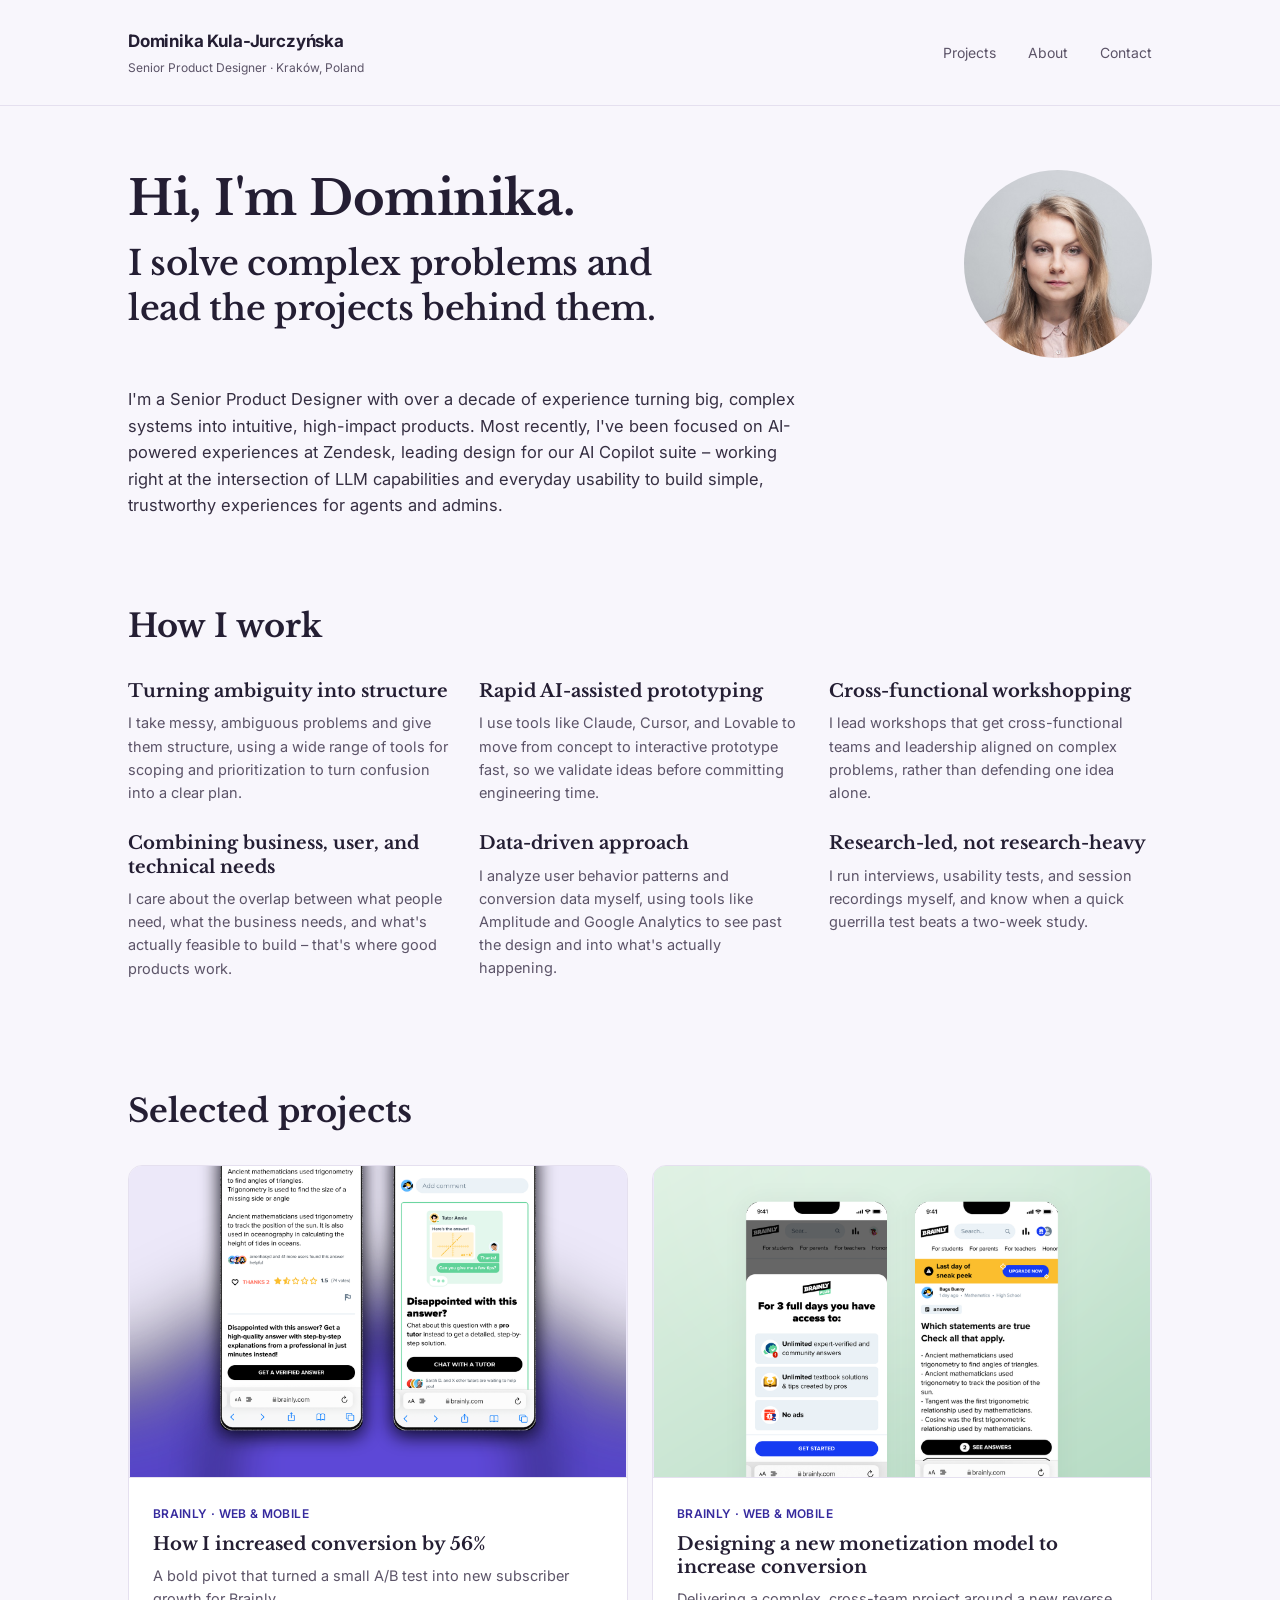
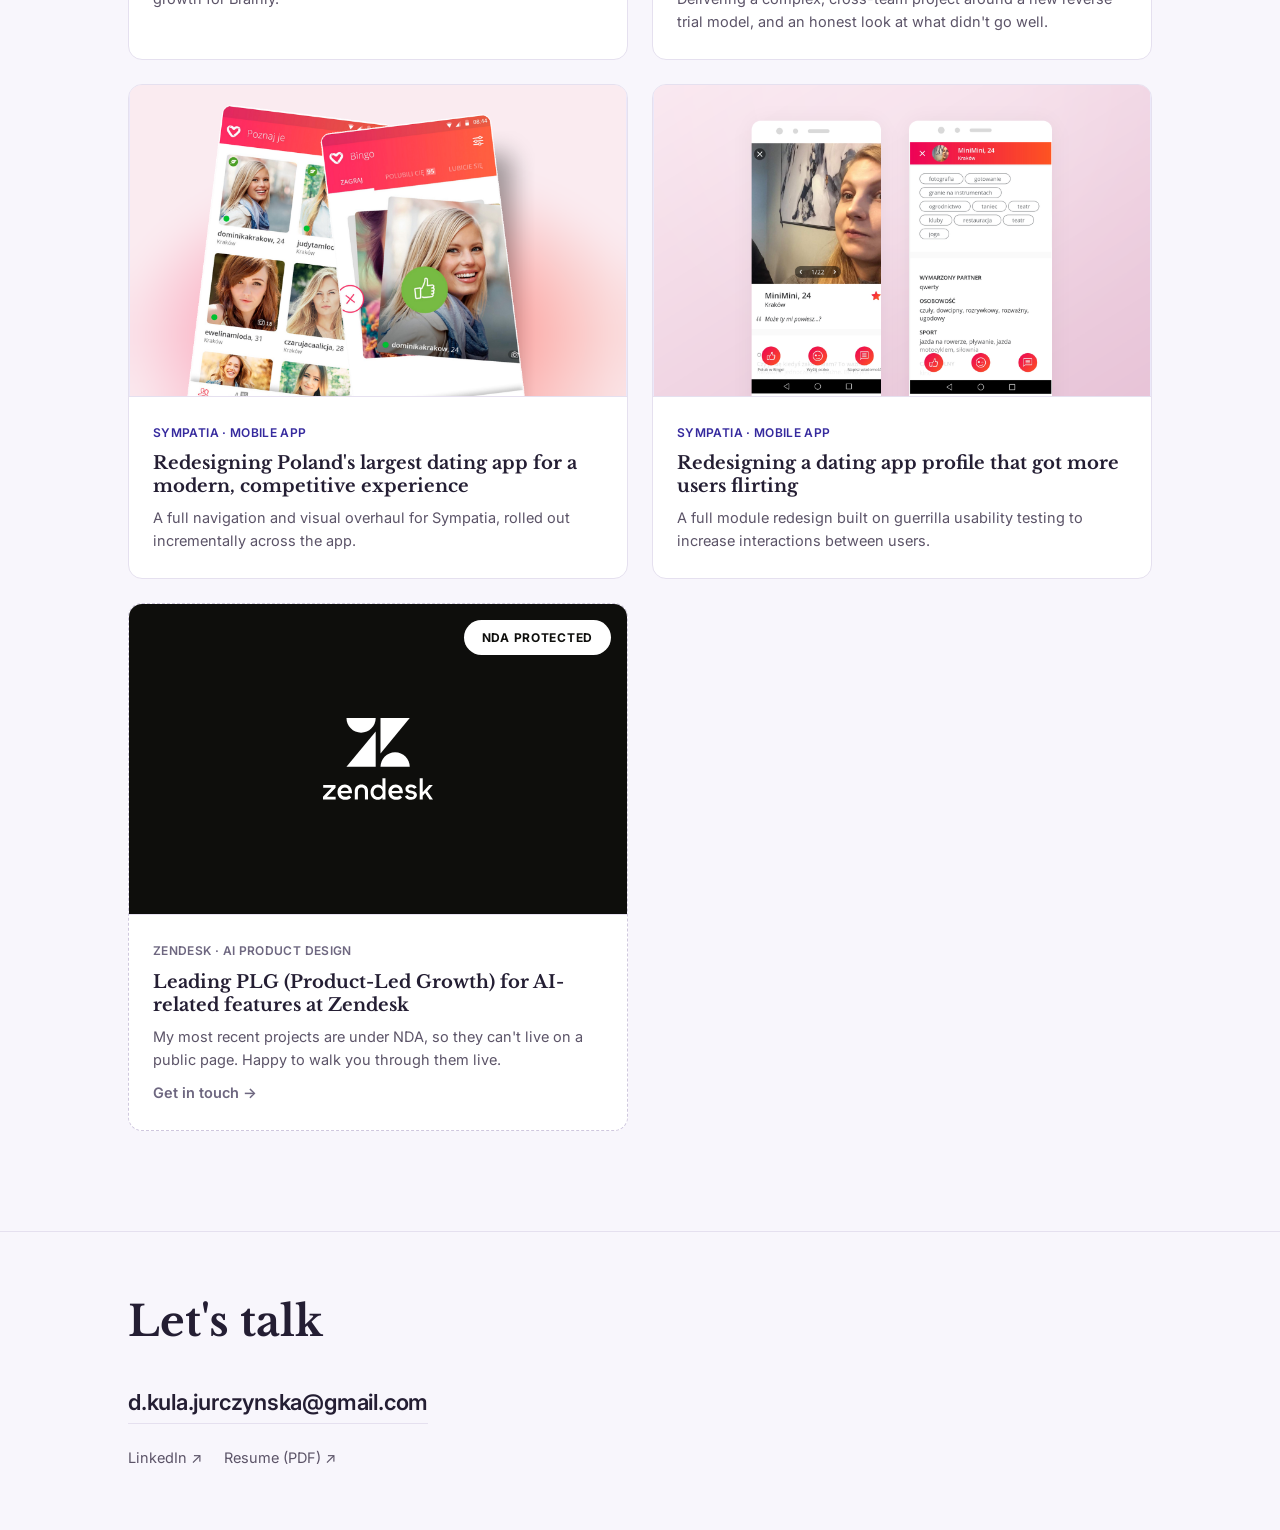
==== index.html @ 60772379 "Initial commit: portfolio site" ====
<!DOCTYPE html>
<html lang="en">
<head>
<meta charset="UTF-8">
<meta name="viewport" content="width=device-width, initial-scale=1.0">
<title>Dominika Kula-Jurczyńska – Senior Product Designer</title>
<meta name="description" content="Senior Product Designer specializing in complex, data-driven product work – portfolio and case studies.">
<link rel="stylesheet" href="assets/style.css">
</head>
<body>

<header class="topnav">
  <div class="wrap" style="max-width:1080px;">
    <div class="brand">
      <div class="logo">Dominika Kula-Jurczyńska</div>
      <div class="logo-role">Senior Product Designer · Kraków, Poland</div>
    </div>
    <nav>
      <a href="#projects">Projects</a>
      <a href="#about">About</a>
      <a href="#contact">Contact</a>
    </nav>
  </div>
</header>

<section class="hero-landing">
  <div>
    <h1>Hi, I'm Dominika.</h1>
    <p class="lede">
      I solve complex problems and<br>lead the projects behind them.
    </p>
  </div>
  <img class="hero-photo" src="assets/headshot.jpg" alt="Dominika Kula-Jurczyńska">
</section>

<section class="about-text" id="about">
  <p>I'm a Senior Product Designer with over a decade of experience turning big, complex systems into intuitive, high-impact products. Most recently, I've been focused on AI-powered experiences at Zendesk, leading design for our AI Copilot suite – working right at the intersection of LLM capabilities and everyday usability to build simple, trustworthy experiences for agents and admins.</p>
</section>

<section class="how-i-work">
  <h2>How I work</h2>
  <div class="how-i-work-grid">
    <div class="item">
      <h3>Turning ambiguity into structure</h3>
      <p>I take messy, ambiguous problems and give them structure, using a wide range of tools for scoping and prioritization to turn confusion into a clear plan.</p>
    </div>
    <div class="item">
      <h3>Rapid AI-assisted prototyping</h3>
      <p>I use tools like Claude, Cursor, and Lovable to move from concept to interactive prototype fast, so we validate ideas before committing engineering time.</p>
    </div>
    <div class="item">
      <h3>Cross-functional workshopping</h3>
      <p>I lead workshops that get cross-functional teams and leadership aligned on complex problems, rather than defending one idea alone.</p>
    </div>
    <div class="item">
      <h3>Combining business, user, and technical needs</h3>
      <p>I care about the overlap between what people need, what the business needs, and what's actually feasible to build – that's where good products work.</p>
    </div>
    <div class="item">
      <h3>Data-driven approach</h3>
      <p>I analyze user behavior patterns and conversion data myself, using tools like Amplitude and Google Analytics to see past the design and into what's actually happening.</p>
    </div>
    <div class="item">
      <h3>Research-led, not research-heavy</h3>
      <p>I run interviews, usability tests, and session recordings myself, and know when a quick guerrilla test beats a two-week study.</p>
    </div>
  </div>
</section>

<section class="work" id="projects">
  <h2>Selected projects</h2>
  <div class="card-grid">

    <a class="card" data-theme="brainly" href="case-studies/brainly.html">
      <div class="thumb"><img src="assets/img/brainly-home-thumb.png" alt="Two floating Brainly Tutor app screens"></div>
      <div class="body">
        <span class="tag">Brainly · Web &amp; Mobile</span>
        <h3>How I increased conversion by 56%</h3>
        <p>A bold pivot that turned a small A/B test into new subscriber growth for Brainly.</p>
      </div>
    </a>

    <a class="card" data-theme="brainly-rt" href="case-studies/brainly-reverse-trial.html">
      <div class="thumb"><img src="assets/img/brainly-rt-home-thumb-v3.png" alt="Two Brainly reverse trial screens, the Brainly Plus perks screen and the sneak peek reminder"></div>
      <div class="body">
        <span class="tag">Brainly · Web &amp; Mobile</span>
        <h3>Designing a new monetization model to increase conversion</h3>
        <p>Delivering a complex, cross-team project around a new reverse trial model, and an honest look at what didn't go well.</p>
      </div>
    </a>

    <a class="card" data-theme="sympatia-nav" href="case-studies/sympatia-navigation.html">
      <div class="thumb"><img src="assets/img/sympatia-nav-home-thumb.png" alt="Two tilted Sympatia app screens, the discover feed and the swipe-to-match screen"></div>
      <div class="body">
        <span class="tag">Sympatia · Mobile App</span>
        <h3>Redesigning Poland's largest dating app for a modern, competitive experience</h3>
        <p>A full navigation and visual overhaul for Sympatia, rolled out incrementally across the app.</p>
      </div>
    </a>

    <a class="card" data-theme="sympatia-profile" href="case-studies/sympatia-profile.html">
      <div class="thumb"><img src="assets/img/sympatia-profile-home-thumb-v3.png" alt="Two Sympatia profile screens, the photo carousel and the shared interests tags"></div>
      <div class="body">
        <span class="tag">Sympatia · Mobile App</span>
        <h3>Redesigning a dating app profile that got more users flirting</h3>
        <p>A full module redesign built on guerrilla usability testing to increase interactions between users.</p>
      </div>
    </a>

    <div class="card locked" data-theme="zendesk">
      <div class="thumb locked-thumb">
        <img class="zendesk-logo" src="assets/img/zendesk-logo.svg" alt="Zendesk logo">
        <span class="nda-badge">NDA protected</span>
      </div>
      <div class="body">
        <span class="tag">Zendesk · AI Product Design</span>
        <h3>Leading PLG (Product-Led Growth) for AI-related features at Zendesk</h3>
        <p>My most recent projects are under NDA, so they can't live on a public page. Happy to walk you through them live. <a class="nda-cta" href="mailto:d.kula.jurczynska@gmail.com?subject=Your%20Zendesk%20AI%20Copilot%20case%20study">Get in touch →</a></p>
      </div>
    </div>

  </div>
</section>

<footer class="contact" id="contact">
  <div class="wrap">
    <div>
      <h2>Let's talk</h2>
    </div>
    <a class="contact-email" href="mailto:d.kula.jurczynska@gmail.com">d.kula.jurczynska@gmail.com</a>
    <div class="contact-links">
      <a href="https://www.linkedin.com/in/dkulajurczynska/" target="_blank" rel="noopener">LinkedIn ↗</a>
      <a href="assets/resume.pdf" target="_blank">Resume (PDF) ↗</a>
    </div>
  </div>
</footer>

</body>
</html>
---- assets/style.css ----
@import url('https://fonts.googleapis.com/css2?family=Inter:wght@400;500;600;700;800&family=Libre+Baskerville:wght@400;700&display=swap');

:root {
  --bg: #F8F6FC;
  --bg-card: #FFFFFF;
  --ink: #241E33;
  --ink-soft: #5C5468;
  --ink-faint: #8D8698;
  --border: #E5E0EF;
  --accent: #362A9E;
  --accent-tint: #ECE8F9;
  --winner-green: #1E8E5A;
  --winner-tint: #E4F4EB;
  --bad-red: #C43D3D;
  --bad-tint: #FBE9E9;
  --radius: 14px;
  --maxw: 880px;
  --font-header: 'Libre Baskerville', Georgia, serif;
}

* { box-sizing: border-box; }

html { scroll-behavior: smooth; }

body {
  margin: 0;
  font-family: 'Inter', -apple-system, BlinkMacSystemFont, 'Segoe UI', sans-serif;
  background: var(--bg);
  color: var(--ink);
  line-height: 1.6;
  -webkit-font-smoothing: antialiased;
}

img { max-width: 100%; display: block; }

a { color: inherit; text-decoration: none; }

.cs-section p a {
  color: var(--accent);
  text-decoration: underline;
  text-underline-offset: 2px;
  text-decoration-thickness: 1px;
}
.cs-section p a:hover { text-decoration-thickness: 2px; }

.wrap {
  max-width: var(--maxw);
  margin: 0 auto;
  padding: 0 28px;
}

/* ---------- Top nav ---------- */
.topnav {
  padding: 28px 0;
  border-bottom: 1px solid var(--border);
}
.topnav .wrap {
  max-width: 1080px;
  display: flex;
  align-items: center;
  justify-content: space-between;
}
.topnav .logo {
  font-weight: 700;
  font-size: 17px;
  letter-spacing: -0.01em;
}
.topnav .logo-role {
  font-size: 12px;
  color: var(--ink-soft);
  margin-top: 3px;
}
.topnav nav a {
  font-size: 14px;
  color: var(--ink-soft);
  margin-left: 28px;
}
.topnav nav a:hover { color: var(--ink); }

.back-link {
  display: inline-flex;
  align-items: center;
  gap: 6px;
  font-size: 14px;
  color: var(--ink-soft);
}
.back-link:hover { color: var(--ink); }

/* ---------- Landing hero ---------- */
.hero-landing {
  max-width: 1080px;
  margin: 0 auto;
  padding: 64px 28px 28px;
  display: grid;
  grid-template-columns: 1fr auto;
  gap: 4px;
  align-items: flex-start;
}
.hero-landing h1 {
  font-family: var(--font-header);
  font-size: 48px;
  line-height: 1.18;
  letter-spacing: -0.01em;
  margin: 0 0 14px;
  font-weight: 700;
}
.hero-landing .role-line {
  font-size: 16px;
  color: var(--ink-soft);
  margin-bottom: 14px;
}
.hero-landing p.lede {
  font-family: var(--font-header);
  font-weight: 600;
  font-size: 34px;
  line-height: 1.32;
  letter-spacing: -0.01em;
  color: var(--ink);
  max-width: 54ch;
  margin: 0;
}
.hero-photo {
  width: 188px;
  height: 188px;
  border-radius: 50%;
  object-fit: cover;
  flex-shrink: 0;
}

/* ---------- About text ---------- */
.about-text {
  max-width: 1080px;
  margin: 0 auto;
  padding: 0 28px 56px;
}
.about-text p {
  font-size: 16.5px;
  color: #362F42;
  max-width: 68ch;
  margin: 0 0 16px;
}
.about-text p:last-child { margin-bottom: 0; }

/* ---------- How I work ---------- */
.how-i-work {
  max-width: 1080px;
  margin: 0 auto;
  padding: 0 28px 80px;
}
.how-i-work h2 {
  font-family: var(--font-header);
  font-size: 32px;
  font-weight: 700;
  color: var(--ink);
  margin-bottom: 28px;
}
.how-i-work-grid {
  display: grid;
  grid-template-columns: repeat(3, 1fr);
  gap: 28px;
}
.how-i-work-grid .item h3 {
  font-family: var(--font-header);
  font-size: 18px;
  line-height: 1.3;
  margin: 0 0 8px;
  font-weight: 700;
}
.how-i-work-grid .item p {
  font-size: 14.5px;
  color: var(--ink-soft);
  margin: 0;
}

/* ---------- Case study cards ---------- */
.work {
  max-width: 1080px;
  margin: 0 auto;
  padding: 0 28px 40px;
}
.work h2 {
  font-family: var(--font-header);
  font-size: 32px;
  font-weight: 700;
  color: var(--ink);
  margin-bottom: 28px;
}
.card-grid {
  display: grid;
  grid-template-columns: repeat(2, 1fr);
  gap: 24px;
}
.card {
  background: var(--bg-card);
  border: 1px solid var(--border);
  border-radius: var(--radius);
  overflow: hidden;
  transition: transform .15s ease, box-shadow .15s ease;
  display: flex;
  flex-direction: column;
}
.card:hover {
  transform: translateY(-3px);
  box-shadow: 0 12px 28px rgba(0,0,0,0.06);
}
.card .thumb {
  aspect-ratio: 16/10;
  background: var(--card-tint, var(--accent-tint));
  display: flex;
  align-items: center;
  justify-content: center;
  color: var(--ink-faint);
  font-size: 13px;
  text-align: center;
  padding: 20px;
  border-bottom: 1px solid var(--border);
  overflow: hidden;
}
.card .thumb img {
  width: 100%;
  height: 100%;
  object-fit: contain;
}
.card .body { padding: 22px 24px 26px; }
.card .tag {
  display: inline-block;
  font-size: 12px;
  font-weight: 600;
  letter-spacing: 0.03em;
  text-transform: uppercase;
  color: var(--card-accent, var(--accent));
  margin-bottom: 10px;
}
.card h3 {
  font-family: var(--font-header);
  font-size: 18px;
  line-height: 1.28;
  margin: 0 0 8px;
  font-weight: 700;
  letter-spacing: 0;
}
.card p {
  font-size: 14.5px;
  color: var(--ink-soft);
  margin: 0;
}
/* real case study cards all share one consistent accent — only the NDA-locked
   Zendesk tile stays visually distinct, since that's a state, not a color choice */
.card[data-theme="zendesk"] { --card-tint: #ECE9F2; --card-accent: #6E6780; }
.card[data-theme="brainly"] .thumb,
.card[data-theme="brainly-rt"] .thumb,
.card[data-theme="sympatia-nav"] .thumb,
.card[data-theme="sympatia-profile"] .thumb,
.card[data-theme="zendesk"] .thumb { padding: 0; }

.card.locked {
  border-style: dashed;
  border-color: #CFC7DE;
  cursor: default;
}
.card.locked:hover {
  border-color: #CFC7DE;
  transform: none;
  box-shadow: none;
}
.locked-thumb {
  background: #0E0E0C !important;
  position: relative;
}
.card .thumb img.zendesk-logo {
  width: 22%;
  height: auto;
}
.nda-badge {
  position: absolute;
  top: 16px;
  right: 16px;
  border-radius: 999px;
  padding: 8px 18px;
  font-size: 12px;
  font-weight: 700;
  letter-spacing: 0.06em;
  text-transform: uppercase;
  color: #0E0E0C;
  background: #FFFFFF;
}
.nda-cta {
  display: block;
  margin-top: 10px;
  color: var(--card-accent);
  font-weight: 600;
}

/* ---------- Footer / contact ---------- */
footer.contact {
  border-top: 1px solid var(--border);
  margin-top: 60px;
  padding: 56px 0 60px;
}
footer.contact .wrap {
  max-width: 1080px;
  display: flex;
  flex-direction: column;
  align-items: flex-start;
  gap: 22px;
}
footer.contact h2 {
  font-family: var(--font-header);
  font-size: 42px;
  margin: 0 0 8px;
  font-weight: 700;
}
footer.contact p {
  color: var(--ink-soft);
  margin: 0;
  max-width: 44ch;
}
.contact-email {
  font-size: 22px;
  font-weight: 600;
  letter-spacing: -0.01em;
  border-bottom: 1px solid var(--border);
  padding-bottom: 2px;
}
.contact-email:hover { border-color: var(--ink); }
.contact-links {
  display: flex;
  gap: 22px;
}
.contact-links a {
  font-size: 14.5px;
  color: var(--ink-soft);
  border-bottom: 1px solid transparent;
}
.contact-links a:hover {
  color: var(--ink);
  border-color: var(--ink-faint);
}

/* ---------- Case study page ---------- */
.cs-hero {
  padding: 56px 0 44px;
  border-bottom: 1px solid var(--border);
}
.cs-hero .tag {
  display: inline-block;
  font-size: 12px;
  font-weight: 700;
  letter-spacing: 0.04em;
  text-transform: uppercase;
  color: var(--accent);
  margin-bottom: 16px;
}
.cs-hero h1 {
  font-family: var(--font-header);
  font-size: 46px;
  line-height: 1.16;
  letter-spacing: -0.01em;
  margin: 0 0 14px;
  font-weight: 700;
}
.cs-hero .subtitle {
  font-size: 18px;
  color: var(--ink-soft);
  margin: 0 0 32px;
  max-width: 60ch;
}
.meta-row {
  display: flex;
  flex-wrap: nowrap;
  justify-content: space-between;
  gap: 20px;
  padding-top: 24px;
  border-top: 1px solid var(--border);
}
.meta-row div span.k {
  display: block;
  font-size: 11px;
  text-transform: uppercase;
  letter-spacing: 0.06em;
  color: var(--ink-faint);
  margin-bottom: 6px;
}
.meta-row div span.v {
  font-size: 14.5px;
  font-weight: 500;
}
.fill-me {
  color: #A8386B;
  font-style: italic;
  font-weight: 500;
}

.highlight {
  background: rgba(54, 42, 158, 0.16);
  padding: 0.05em 0.35em;
  border-radius: 5px;
  box-decoration-break: clone;
  -webkit-box-decoration-break: clone;
}

.cs-section {
  padding: 48px 0;
  border-bottom: 1px solid var(--border);
}
.cs-section:last-of-type { border-bottom: none; }
.cs-section h2 {
  font-size: 13px;
  text-transform: uppercase;
  letter-spacing: 0.08em;
  color: var(--accent);
  margin: 0 0 18px;
  font-weight: 700;
}
.cs-section h3 {
  font-family: var(--font-header);
  font-size: 21px;
  line-height: 1.3;
  margin: 30px 0 12px;
  font-weight: 700;
}
.cs-section p {
  font-size: 16px;
  color: #362F42;
  margin: 0 0 16px;
}
.cs-section ul {
  padding-left: 20px;
  margin: 0 0 16px;
}
.cs-section li {
  font-size: 16px;
  color: #362F42;
  margin-bottom: 8px;
}

.case-img {
  width: 1220px;
  max-width: 94vw;
  height: auto;
  border-radius: 10px;
  border: 1px solid var(--border);
  display: block;
  margin: 24px 0 4px;
  margin-left: 50%;
  transform: translateX(-50%);
}
.cs-section .case-img-caption,
.case-img-caption {
  font-size: 12px;
  color: var(--ink-soft);
  font-style: normal;
  text-align: center;
  margin: 5px 0 38px;
}
.case-img-small {
  width: 480px;
  max-width: 100%;
  height: auto;
  border-radius: 10px;
  border: 1px solid var(--border);
  display: block;
  margin: 24px auto 4px;
}

.case-img-medium {
  width: 760px;
  max-width: 100%;
  height: auto;
  border-radius: 10px;
  border: 1px solid var(--border);
  display: block;
  margin: 24px auto 4px;
}

.case-img-float {
  width: 1220px;
  max-width: 94vw;
  height: auto;
  display: block;
  margin: 24px 0 4px;
  margin-left: 50%;
  transform: translateX(-50%);
}

.case-img-row {
  display: flex;
  gap: 24px;
  width: 1220px;
  max-width: 94vw;
  margin: 24px 0 4px;
  margin-left: 50%;
  transform: translateX(-50%);
  align-items: flex-start;
}
.case-img-row .case-img-col {
  flex: 1 1 0;
  min-width: 0;
  margin: 0;
}
.case-img-row .case-img-col img {
  width: 100%;
  height: auto;
  border-radius: 10px;
  border: 1px solid var(--border);
  display: block;
}
.case-img-row .case-img-col .case-img-caption {
  margin: 10px 0 0;
}
@media (max-width: 760px) {
  .case-img-row { flex-direction: column; }
}

/* Figma showcase: four stages in a 2x2 grid, each pairing a desktop screen
   with its mobile counterpart tucked over the bottom corner */
.figma-showcase {
  display: grid;
  grid-template-columns: repeat(2, 1fr);
  gap: 110px 100px;
  width: 1220px;
  max-width: 94vw;
  margin: 24px 0 60px;
  margin-left: 50%;
  transform: translateX(-50%);
}
.figma-showcase + .case-img-caption { margin-top: 0; }
.figma-stage {
  display: flex;
  flex-direction: column;
  align-items: center;
}
.figma-stage-label {
  font-size: 13px;
  font-weight: 600;
  color: var(--ink-soft);
  text-align: center;
  margin-bottom: 12px;
  line-height: 1.35;
}
.figma-frame {
  position: relative;
  width: 100%;
  cursor: zoom-in;
}
.figma-frame::after {
  content: "";
  position: absolute;
  inset: 0;
  background: rgba(36, 30, 51, 0);
  transition: background .2s ease;
  border-radius: 6px;
  pointer-events: none;
}
.figma-frame:hover::after { background: rgba(36, 30, 51, 0.05); }
.figma-frame .zoom-icon {
  position: absolute;
  top: 50%;
  left: 40%;
  transform: translate(-50%, -50%) scale(.85);
  opacity: 0;
  transition: opacity .2s ease, transform .2s ease;
  width: 46px;
  height: 46px;
  border-radius: 50%;
  background: rgba(255,255,255,0.92);
  display: flex;
  align-items: center;
  justify-content: center;
  box-shadow: 0 4px 14px rgba(0,0,0,0.18);
  pointer-events: none;
  z-index: 2;
}
.figma-frame:hover .zoom-icon { opacity: 1; transform: translate(-50%, -50%) scale(1); }
.figma-frame .zoom-icon svg { width: 20px; height: 20px; stroke: var(--ink); }
.figma-desktop {
  width: 100%;
  border-radius: 6px;
  border: 1px solid var(--border);
  box-shadow: 0 4px 14px rgba(36,30,51,0.1);
  display: block;
  transition: transform .3s ease;
}
.figma-frame:hover .figma-desktop { transform: scale(1.015); }
.figma-mobile {
  position: absolute;
  left: -8%;
  bottom: -9%;
  width: 32%;
  border-radius: 6px;
  border: 1px solid var(--border);
  box-shadow: 0 4px 14px rgba(36,30,51,0.12);
  display: block;
}
@media (max-width: 700px) {
  .figma-showcase { grid-template-columns: 1fr; gap: 70px; }
}

/* equal-height variant: both tiles are the exact same width and height,
   images fully cover their frame so there's never empty space around them */
.case-img-row.equal-height {
  align-items: stretch;
  height: 400px;
}
.case-img-row.equal-height .case-img-col {
  flex: 1 1 0;
  min-width: 0;
  height: 100%;
  overflow: hidden;
}
.case-img-row.equal-height .case-img-col img {
  width: 100%;
  height: 100%;
  object-fit: cover;
  object-position: top center;
}
.case-img-row.narrow {
  width: 760px;
}
.case-img-row.wide {
  width: 1400px;
  max-width: 96vw;
}
@media (max-width: 760px) {
  .case-img-row.equal-height { height: auto; flex-direction: column; }
  .case-img-row.equal-height .case-img-col { height: auto; }
  .case-img-row.equal-height .case-img-col img { width: 100%; height: auto; object-fit: initial; }
}

/* ---------- Visual groups: consistent labels for multi-variant mockups ---------- */
.visual-group {
  width: 1220px;
  max-width: 94vw;
  margin: 30px 0 0;
  margin-left: 50%;
  transform: translateX(-50%);
}
.visual-group + .visual-group { margin-top: 28px; }
.visual-group-title {
  text-align: center;
  font-size: 11px;
  font-weight: 700;
  text-transform: uppercase;
  letter-spacing: 0.07em;
  color: var(--ink-faint);
  margin: 0 0 14px;
}
.visual-labels {
  display: grid;
  margin: 0 0 10px;
}
.visual-label {
  text-align: center;
  font-size: 13px;
  font-weight: 600;
  color: var(--ink-soft);
  align-self: end;
}
.visual-label .badge {
  display: inline-block;
  font-size: 9px;
  font-weight: 700;
  text-transform: uppercase;
  letter-spacing: 0.05em;
  background: var(--winner-tint);
  color: var(--winner-green);
  padding: 3px 8px;
  border-radius: 999px;
  margin-left: 7px;
  vertical-align: 1px;
}
.visual-stat {
  display: inline-block;
  margin-top: 5px;
  font-size: 17px;
  font-weight: 700;
  color: var(--ink);
  letter-spacing: -0.01em;
}
.visual-stat.winner { color: var(--winner-green); }

/* ---------- Floating review cards ---------- */
.review-floaters {
  width: 1220px;
  max-width: 94vw;
  margin: 30px 0 4px;
  margin-left: 50%;
  transform: translateX(-50%);
  display: grid;
  grid-template-columns: repeat(2, 1fr);
  gap: 30px 26px;
  padding: 10px 0 18px;
}
.review-card {
  background: var(--bg-card);
  border-radius: 14px;
  padding: 18px 20px;
  box-shadow: 0 18px 34px rgba(36, 30, 51, 0.10), 0 4px 10px rgba(36, 30, 51, 0.06);
}
.review-head {
  display: flex;
  align-items: center;
  gap: 12px;
  margin-bottom: 10px;
}
.review-avatar {
  width: 38px;
  height: 38px;
  border-radius: 50%;
  display: flex;
  align-items: center;
  justify-content: center;
  color: #fff;
  font-weight: 700;
  font-size: 15px;
  flex-shrink: 0;
}
.review-name {
  font-weight: 700;
  font-size: 14px;
  color: var(--ink);
}
.review-stars {
  font-size: 12px;
  color: #F5A623;
  letter-spacing: 1px;
}
.review-date {
  color: var(--ink-faint);
  font-size: 11.5px;
  letter-spacing: 0;
  margin-left: 4px;
}
.review-text {
  font-size: 13.5px;
  color: var(--ink-soft);
  line-height: 1.5;
  margin: 0;
  font-style: italic;
}
@media (max-width: 760px) {
  .review-floaters { grid-template-columns: 1fr; }
}

/* ---------- Interactive discovery process stepper ---------- */
.discovery-stepper { margin: 26px 0 4px; }
.discovery-steps {
  display: flex;
  flex-wrap: wrap;
  gap: 8px;
  width: 1220px;
  max-width: 94vw;
  margin: 0 0 16px;
  margin-left: 50%;
  transform: translateX(-50%);
}
.discovery-step {
  display: flex;
  align-items: center;
  gap: 8px;
  padding: 7px 14px 7px 7px;
  border-radius: 999px;
  border: 1px solid var(--border);
  background: var(--bg-card);
  cursor: pointer;
  font-family: inherit;
  font-size: 12.5px;
  font-weight: 600;
  color: var(--ink-soft);
  text-align: left;
  transition: border-color 0.15s ease, background 0.15s ease, color 0.15s ease;
}
.discovery-step:hover { border-color: var(--accent); }
.discovery-step-num {
  display: flex;
  align-items: center;
  justify-content: center;
  width: 20px;
  height: 20px;
  border-radius: 50%;
  background: var(--border);
  color: var(--ink-soft);
  font-size: 11px;
  font-weight: 700;
  flex-shrink: 0;
  transition: background 0.15s ease, color 0.15s ease;
}
.discovery-step.is-active {
  border-color: var(--accent);
  background: var(--accent-tint);
  color: var(--accent);
}
.discovery-step.is-active .discovery-step-num {
  background: var(--accent);
  color: #fff;
}
.discovery-visual {
  width: 1220px;
  max-width: 94vw;
  margin: 0 0 4px;
  margin-left: 50%;
  transform: translateX(-50%);
  border-radius: 10px;
  border: 1px solid var(--border);
  background: var(--bg-card);
  overflow: hidden;
  position: relative;
  cursor: zoom-in;
}
.discovery-visual::after {
  content: "";
  position: absolute;
  inset: 0;
  background: rgba(36, 30, 51, 0);
  transition: background .2s ease;
  pointer-events: none;
}
.discovery-visual:hover::after { background: rgba(36, 30, 51, 0.06); }
.discovery-visual .zoom-icon {
  position: absolute;
  top: 50%;
  left: 50%;
  transform: translate(-50%, -50%) scale(.85);
  opacity: 0;
  transition: opacity .2s ease, transform .2s ease;
  width: 44px;
  height: 44px;
  border-radius: 50%;
  background: rgba(255,255,255,0.92);
  display: flex;
  align-items: center;
  justify-content: center;
  box-shadow: 0 4px 14px rgba(0,0,0,0.18);
  pointer-events: none;
}
.discovery-visual:hover .zoom-icon { opacity: 1; transform: translate(-50%, -50%) scale(1); }
.discovery-visual .zoom-icon svg { width: 20px; height: 20px; stroke: var(--ink); }
.discovery-visual-img {
  display: none;
  width: 100%;
  height: auto;
}
.discovery-visual-img.is-active { display: block; }
.discovery-caption span { display: none; }
.discovery-caption span.is-active { display: inline; }
@media (max-width: 760px) {
  .discovery-step { font-size: 12px; }
}
.visual-group img {
  width: 100%;
  height: auto;
  display: block;
}

/* ---------- Zoomable images (lightbox) ---------- */
.zoomable {
  position: relative;
  cursor: zoom-in;
  overflow: hidden;
  border-radius: 10px;
}
.zoomable img { transition: transform .35s ease; }
.zoomable::after {
  content: "";
  position: absolute;
  inset: 0;
  background: rgba(36, 30, 51, 0);
  transition: background .25s ease;
  pointer-events: none;
}
.zoomable .zoom-icon {
  position: absolute;
  top: 50%;
  left: 50%;
  width: 46px;
  height: 46px;
  transform: translate(-50%, -50%) scale(0.8);
  background: rgba(255,255,255,0.95);
  border-radius: 50%;
  display: flex;
  align-items: center;
  justify-content: center;
  opacity: 0;
  transition: opacity .25s ease, transform .25s ease;
  box-shadow: 0 6px 18px rgba(36,30,51,0.18);
  pointer-events: none;
}
.zoomable .zoom-icon svg { width: 20px; height: 20px; stroke: var(--ink); }
.zoomable:hover img { transform: scale(1.025); }
.zoomable:hover::after { background: rgba(36, 30, 51, 0.06); }
.zoomable:hover .zoom-icon { opacity: 1; transform: translate(-50%, -50%) scale(1); }

.lightbox-overlay {
  position: fixed;
  inset: 0;
  background: rgba(24, 20, 34, 0.82);
  display: flex;
  align-items: center;
  justify-content: center;
  padding: 40px;
  z-index: 1000;
  opacity: 0;
  visibility: hidden;
  transition: opacity .25s ease;
}
.lightbox-overlay.is-open { opacity: 1; visibility: visible; }
.lightbox-overlay img {
  max-width: 100%;
  max-height: 100%;
  border-radius: 8px;
  box-shadow: 0 20px 60px rgba(0,0,0,0.4);
  transform: scale(0.96);
  transition: transform .25s ease;
}
.lightbox-overlay.is-open img { transform: scale(1); }
.lightbox-close {
  position: absolute;
  top: 24px;
  right: 28px;
  width: 40px;
  height: 40px;
  border-radius: 50%;
  background: rgba(255,255,255,0.12);
  display: flex;
  align-items: center;
  justify-content: center;
  cursor: pointer;
  transition: background .2s ease;
}
.lightbox-close:hover { background: rgba(255,255,255,0.22); }
.lightbox-close svg { width: 18px; height: 18px; stroke: #fff; }

.placeholder-img {
  border: 1.5px dashed #D2CBDF;
  border-radius: 10px;
  background: #F0ECF8;
  padding: 34px 20px;
  text-align: center;
  color: var(--ink-faint);
  font-size: 13.5px;
  margin: 18px 0 26px;
}
.placeholder-img strong { color: var(--ink-soft); }

.pivot-block {
  background: var(--accent-tint);
  border-left: 4px solid var(--accent);
  border-radius: 8px;
  padding: 26px 28px;
  margin: 8px 0 8px;
}
.pivot-block h2 { color: var(--accent); }
.pivot-block .highlight { background: var(--bg-card); }

.impact-stats {
  display: grid;
  grid-template-columns: repeat(3, 1fr);
  gap: 18px;
  margin: 6px 0 10px;
}
.impact-stats .stat {
  background: var(--accent-tint);
  border-radius: 10px;
  padding: 24px 20px;
  text-align: center;
}
.impact-stats .stat .num {
  font-size: 32px;
  font-weight: 800;
  color: var(--accent);
  letter-spacing: -0.02em;
}
.impact-stats .stat .label {
  font-size: 13.5px;
  color: var(--ink-soft);
  margin-top: 4px;
}
.impact-stats .stat.good { background: var(--winner-tint); }
.impact-stats .stat.good .num { color: var(--winner-green); }
.impact-stats .stat.bad { background: var(--bad-tint); }
.impact-stats .stat.bad .num { color: var(--bad-red); }

.cs-nav-footer {
  padding: 50px 0 70px;
}
.cs-nav-footer .wrap {
  display: flex;
  align-items: center;
  justify-content: space-between;
  gap: 16px;
  flex-wrap: wrap;
}
.cs-nav-footer a {
  display: inline-flex;
  align-items: center;
  gap: 6px;
  border: 1px solid var(--border);
  border-radius: 999px;
  padding: 12px 24px;
  font-size: 14px;
  font-weight: 500;
  white-space: nowrap;
}
.cs-nav-footer .cs-nav-back:hover { border-color: var(--ink-faint); }
.cs-nav-footer .cs-nav-next {
  background: var(--accent-tint);
  border-color: transparent;
  color: var(--accent);
  font-weight: 600;
}
.cs-nav-footer .cs-nav-next:hover { border-color: var(--accent); }

/* theme accents per case study — lilac/violet family, one shade per project */
body[data-theme="brainly"] { --accent: #362A9E; --accent-tint: #ECE8F9; }
body[data-theme="brainly-rt"] { --accent: #6A3FA0; --accent-tint: #EFE7F7; }
body[data-theme="sympatia-nav"] { --accent: #9C4B9E; --accent-tint: #F7E9F6; }
body[data-theme="sympatia-profile"] { --accent: #A2447F; --accent-tint: #F9E7EF; }

@media (max-width: 760px) {
  .hero-landing { grid-template-columns: 1fr; padding-top: 50px; }
  .hero-photo { order: -1; }
  .hero-landing h1 { font-size: 34px; }
  .cs-hero h1 { font-size: 32px; }
  footer.contact h2 { font-size: 28px; }
  .card h3 { font-size: 20px; }
  .how-i-work-grid { grid-template-columns: 1fr; }
  .card-grid { grid-template-columns: 1fr; }
  .meta-row { flex-wrap: wrap; justify-content: flex-start; gap: 24px 40px; }
  .impact-stats { grid-template-columns: 1fr; }
  footer.contact .wrap { flex-direction: column; align-items: flex-start; }
  .cs-nav-footer .wrap { flex-direction: column-reverse; align-items: stretch; }
  .cs-nav-footer a { justify-content: center; text-align: center; }
}
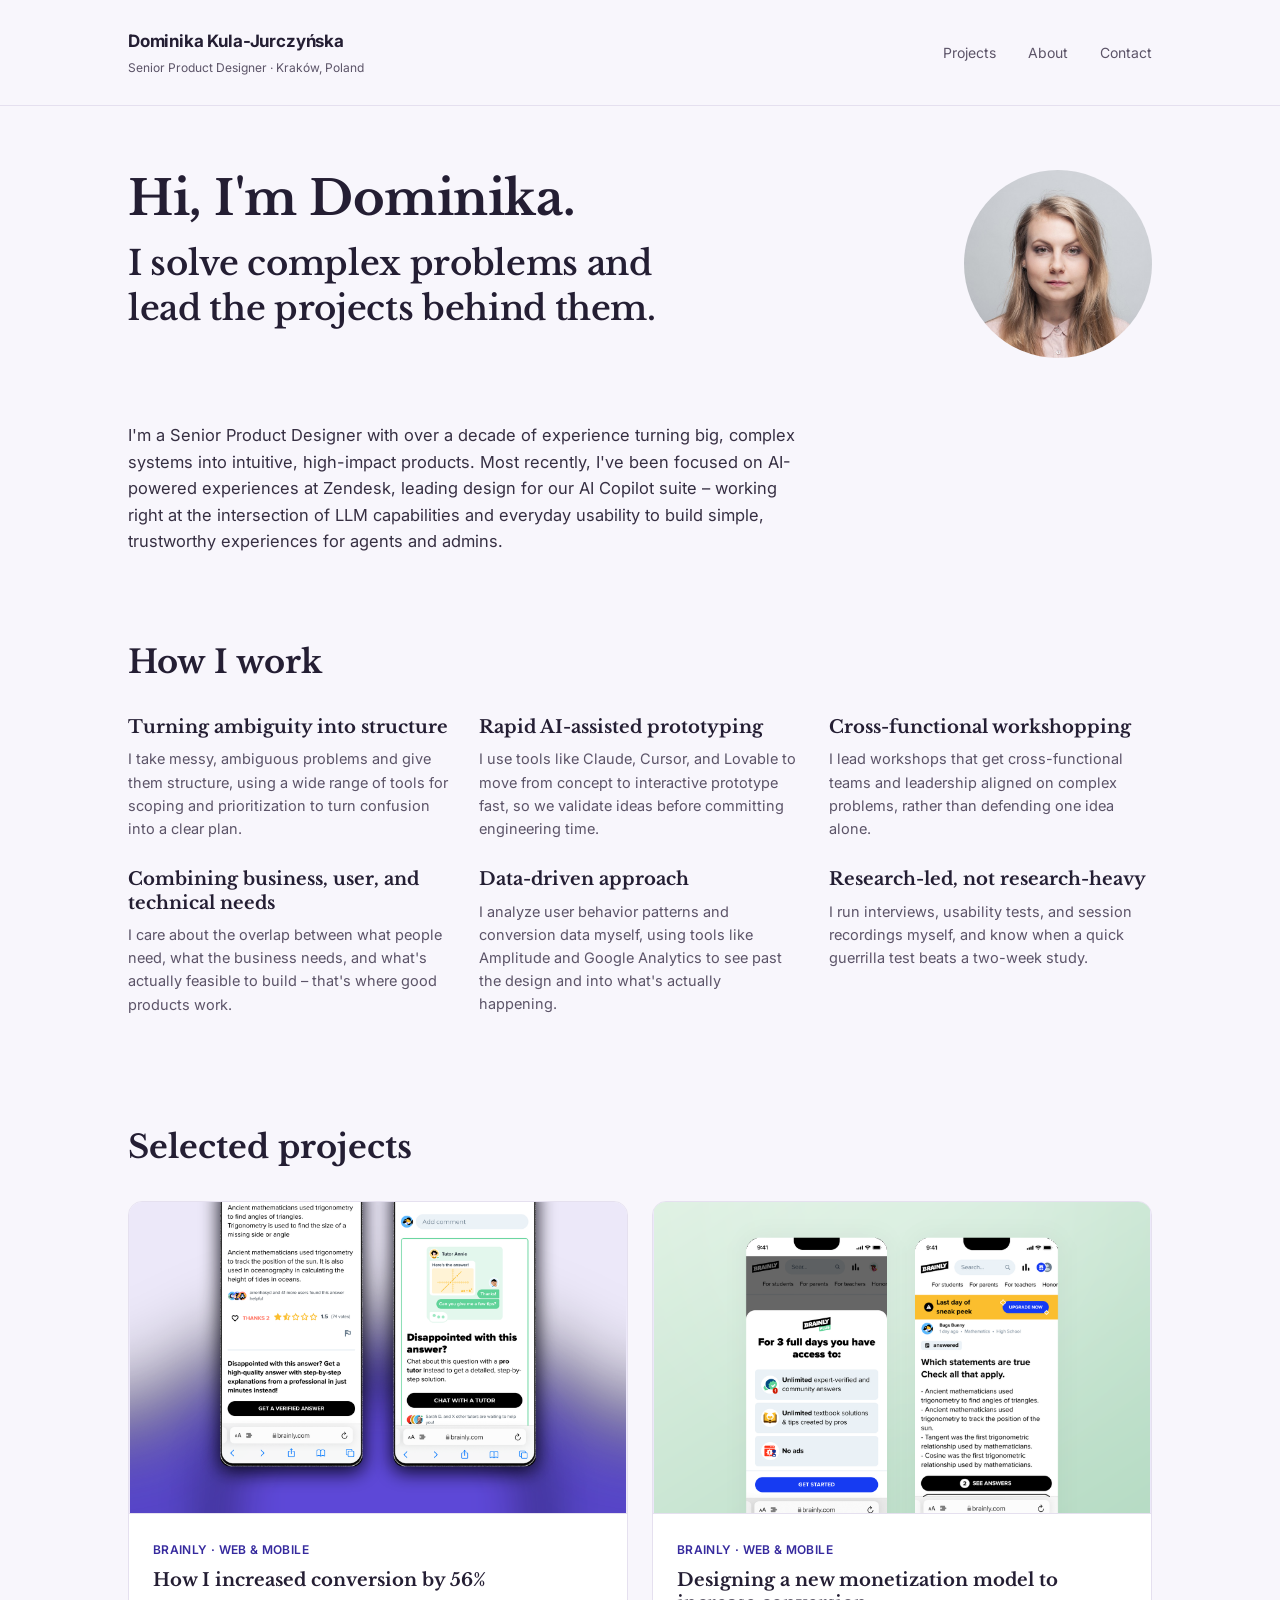
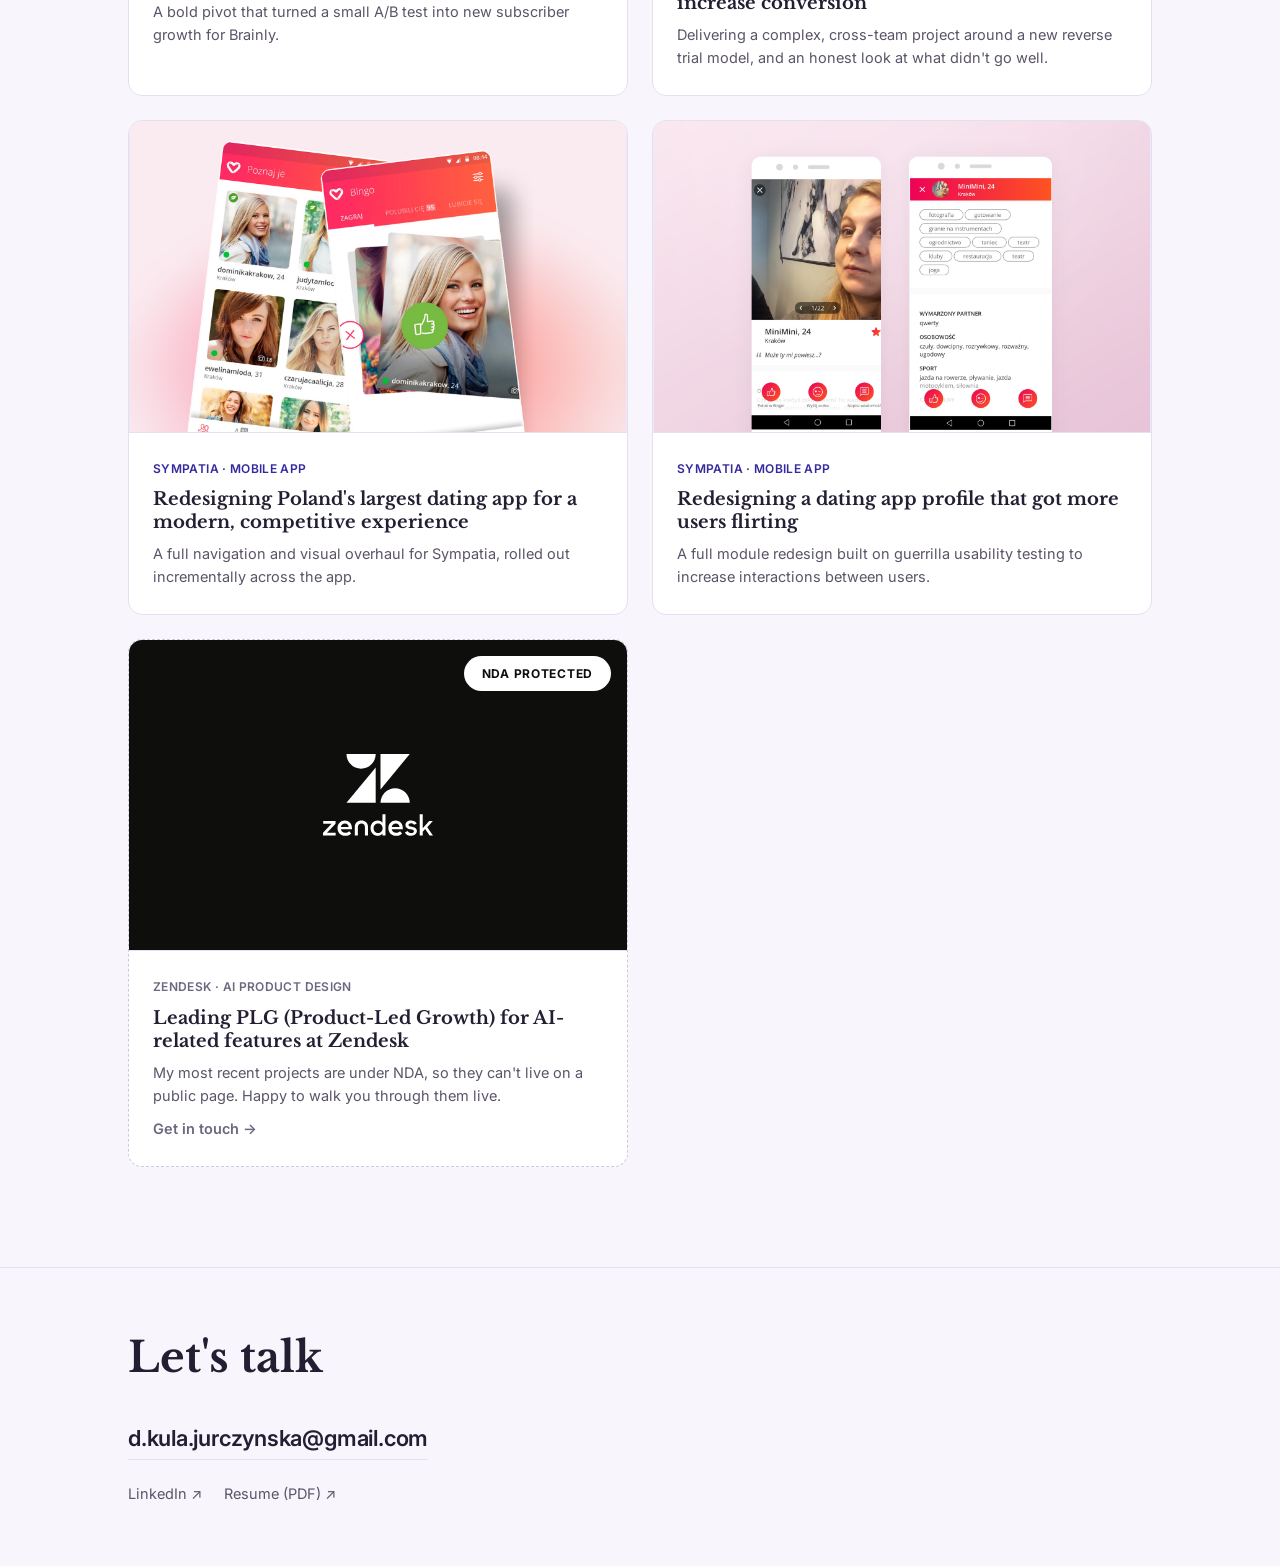
==== commit 1359d329: "Mobile responsiveness pass: nav, accordion, image layouts" ====
--- a/index.html
+++ b/index.html
@@ -15,6 +15,10 @@
       <div class="logo">Dominika Kula-Jurczyńska</div>
       <div class="logo-role">Senior Product Designer · Kraków, Poland</div>
     </div>
+    <button class="nav-toggle" aria-label="Open menu" aria-expanded="false">
+      <svg class="icon-menu" width="24" height="24" viewBox="0 0 24 24" fill="none" stroke="currentColor" stroke-width="1.8" stroke-linecap="round"><line x1="3" y1="7" x2="21" y2="7"></line><line x1="3" y1="12" x2="21" y2="12"></line><line x1="3" y1="17" x2="21" y2="17"></line></svg>
+      <svg class="icon-close" width="24" height="24" viewBox="0 0 24 24" fill="none" stroke="currentColor" stroke-width="1.8" stroke-linecap="round"><line x1="5" y1="5" x2="19" y2="19"></line><line x1="19" y1="5" x2="5" y2="19"></line></svg>
+    </button>
     <nav>
       <a href="#projects">Projects</a>
       <a href="#about">About</a>
@@ -135,5 +139,6 @@
   </div>
 </footer>
 
+<script src="assets/nav.js"></script>
 </body>
 </html>
--- a/assets/style.css
+++ b/assets/style.css
@@ -53,13 +53,24 @@
 .topnav {
   padding: 28px 0;
   border-bottom: 1px solid var(--border);
-}
+  position: sticky;
+  top: 0;
+  z-index: 50;
+  background: var(--bg);
+  transition: transform .3s ease;
+}
+.topnav.nav-hidden { transform: translateY(-100%); }
 .topnav .wrap {
   max-width: 1080px;
   display: flex;
   align-items: center;
   justify-content: space-between;
 }
+.topnav .brand {
+  text-decoration: none;
+  color: inherit;
+  display: block;
+}
 .topnav .logo {
   font-weight: 700;
   font-size: 17px;
@@ -76,6 +87,59 @@
   margin-left: 28px;
 }
 .topnav nav a:hover { color: var(--ink); }
+
+.nav-toggle {
+  display: none;
+  width: 44px;
+  height: 44px;
+  align-items: center;
+  justify-content: center;
+  border: none;
+  background: none;
+  padding: 0;
+  cursor: pointer;
+  flex-shrink: 0;
+  color: var(--ink);
+}
+.nav-toggle .icon-close { display: none; }
+.nav-toggle.is-open .icon-menu { display: none; }
+.nav-toggle.is-open .icon-close { display: block; }
+
+@media (max-width: 640px) {
+  .topnav .wrap { flex-wrap: wrap; position: relative; min-height: 44px; }
+  .nav-toggle {
+    display: flex;
+    position: absolute;
+    top: 0;
+    right: 28px;
+  }
+  .topnav .brand { padding-right: 56px; }
+  .topnav nav {
+    display: none;
+    width: 100%;
+    flex-direction: column;
+    margin-top: 20px;
+  }
+  .topnav nav.is-open { display: flex; }
+  .topnav nav a {
+    margin-left: 0;
+    padding: 14px 0;
+    border-top: 1px solid var(--border);
+    font-size: 15px;
+  }
+  .topnav.showing-case-title .logo {
+    font-size: 13.5px;
+    font-weight: 600;
+    line-height: 1.3;
+    max-width: 78vw;
+    white-space: normal;
+    display: -webkit-box;
+    -webkit-line-clamp: 2;
+    -webkit-box-orient: vertical;
+    overflow: hidden;
+  }
+  .topnav.showing-case-title .logo-role { display: none; }
+}
 
 .back-link {
   display: inline-flex;
@@ -90,9 +154,10 @@
 .hero-landing {
   max-width: 1080px;
   margin: 0 auto;
-  padding: 64px 28px 28px;
+  padding: 64px 28px 64px;
   display: grid;
   grid-template-columns: 1fr auto;
+  align-items: center;
   gap: 4px;
   align-items: flex-start;
 }
@@ -592,8 +657,53 @@
   box-shadow: 0 4px 14px rgba(36,30,51,0.12);
   display: block;
 }
-@media (max-width: 700px) {
-  .figma-showcase { grid-template-columns: 1fr; gap: 70px; }
+
+/* Mobile (under 900px): the desktop-in-a-corner bezel treatment doesn't
+   translate well to small screens, so instead show all four desktop
+   screens stacked, followed by the mobile screens paired up in two rows
+   (onboarding together, reverse trial together). Desktop keeps the
+   original .figma-showcase layout above 900px. */
+.figma-mobile-groups { display: none; }
+@media (max-width: 899px) {
+  .figma-showcase { display: none; }
+  .figma-mobile-groups { display: block; }
+  .figma-mobile-label {
+    font-size: 13px;
+    font-weight: 600;
+    color: var(--ink-soft);
+    text-align: center;
+    margin: 0;
+    padding: 64px 0 8px;
+    line-height: 1.35;
+  }
+  .figma-mobile-groups .case-img { margin-top: 0; margin-bottom: 0; }
+  .figma-mobile-row {
+    display: flex;
+    gap: 12px;
+    margin: 0;
+  }
+  .figma-mobile-row img {
+    flex: 1 1 0;
+    min-width: 0;
+    width: auto;
+    height: auto;
+    border-radius: 8px;
+    border: 1px solid var(--border);
+    display: block;
+  }
+}
+
+/* More breathing room between body text and the image that follows it —
+   desktop only, mobile keeps its tighter default spacing. */
+@media (min-width: 761px) {
+  .case-img,
+  .case-img-small,
+  .case-img-medium,
+  .case-img-float,
+  .case-img-row,
+  .figma-showcase {
+    margin-top: 44px;
+  }
 }
 
 /* equal-height variant: both tiles are the exact same width and height,
@@ -625,6 +735,7 @@
   .case-img-row.equal-height { height: auto; flex-direction: column; }
   .case-img-row.equal-height .case-img-col { height: auto; }
   .case-img-row.equal-height .case-img-col img { width: 100%; height: auto; object-fit: initial; }
+  .case-img-row.equal-height .case-img-col .zoomable { height: auto; }
 }
 
 /* ---------- Visual groups: consistent labels for multi-variant mockups ---------- */
@@ -843,8 +954,64 @@
 .discovery-visual-img.is-active { display: block; }
 .discovery-caption span { display: none; }
 .discovery-caption span.is-active { display: inline; }
+
+/* ---------- Mobile accordion variant of the discovery stepper ---------- */
+.discovery-accordion { display: none; }
+
 @media (max-width: 760px) {
   .discovery-step { font-size: 12px; }
+
+  .discovery-stepper { display: none; }
+  .discovery-accordion {
+    display: block;
+    margin: 26px 0 4px;
+    border: 1px solid var(--border);
+    border-radius: 10px;
+    overflow: hidden;
+    background: var(--bg-card);
+  }
+  .acc-item + .acc-item { border-top: 1px solid var(--border); }
+  .acc-trigger {
+    width: 100%;
+    display: flex;
+    align-items: center;
+    gap: 10px;
+    padding: 14px 16px;
+    background: none;
+    border: none;
+    cursor: pointer;
+    font-family: inherit;
+    font-size: 14px;
+    font-weight: 600;
+    color: var(--ink-soft);
+    text-align: left;
+  }
+  .acc-item.is-open .acc-trigger { color: var(--accent); }
+  .acc-item.is-open .discovery-step-num { background: var(--accent); color: #fff; }
+  .acc-label { flex: 1; }
+  .acc-chevron {
+    width: 18px;
+    height: 18px;
+    stroke: var(--ink-faint);
+    flex-shrink: 0;
+    transition: transform 0.2s ease, stroke 0.2s ease;
+  }
+  .acc-item.is-open .acc-chevron { transform: rotate(180deg); stroke: var(--accent); }
+  .acc-panel {
+    max-height: 0;
+    overflow: hidden;
+    transition: max-height 0.3s ease;
+  }
+  .acc-panel-inner { padding: 2px 16px 18px; }
+  .acc-panel-inner .discovery-visual {
+    width: auto;
+    max-width: 100%;
+    margin: 0;
+    transform: none;
+  }
+  .acc-panel-inner .case-img-caption {
+    margin: 10px 0 0;
+  }
 }
 .visual-group img {
   width: 100%;
@@ -858,6 +1025,12 @@
   cursor: zoom-in;
   overflow: hidden;
   border-radius: 10px;
+}
+@media (min-width: 761px) {
+  .case-img-row.equal-height .case-img-col .zoomable {
+    width: 100%;
+    height: 100%;
+  }
 }
 .zoomable img { transition: transform .35s ease; }
 .zoomable::after {
@@ -984,6 +1157,7 @@
   padding: 50px 0 70px;
 }
 .cs-nav-footer .wrap {
+  max-width: 1400px;
   display: flex;
   align-items: center;
   justify-content: space-between;
@@ -1001,7 +1175,9 @@
   font-weight: 500;
   white-space: nowrap;
 }
-.cs-nav-footer .cs-nav-back:hover { border-color: var(--ink-faint); }
+.cs-nav-footer .cs-nav-prev:hover { border-color: var(--ink-faint); }
+.cs-nav-footer .wrap.only-next { justify-content: flex-end; }
+.cs-nav-footer .wrap.only-prev { justify-content: flex-start; }
 .cs-nav-footer .cs-nav-next {
   background: var(--accent-tint);
   border-color: transparent;
@@ -1017,7 +1193,7 @@
 body[data-theme="sympatia-profile"] { --accent: #A2447F; --accent-tint: #F9E7EF; }
 
 @media (max-width: 760px) {
-  .hero-landing { grid-template-columns: 1fr; padding-top: 50px; }
+  .hero-landing { grid-template-columns: 1fr; padding: 50px 28px 50px; gap: 28px; }
   .hero-photo { order: -1; }
   .hero-landing h1 { font-size: 34px; }
   .cs-hero h1 { font-size: 32px; }
@@ -1029,5 +1205,12 @@
   .impact-stats { grid-template-columns: 1fr; }
   footer.contact .wrap { flex-direction: column; align-items: flex-start; }
   .cs-nav-footer .wrap { flex-direction: column-reverse; align-items: stretch; }
-  .cs-nav-footer a { justify-content: center; text-align: center; }
-}
+  .cs-nav-footer a {
+    justify-content: center;
+    text-align: center;
+    white-space: normal;
+    border-radius: 16px;
+    padding: 14px 20px;
+    line-height: 1.4;
+  }
+}
